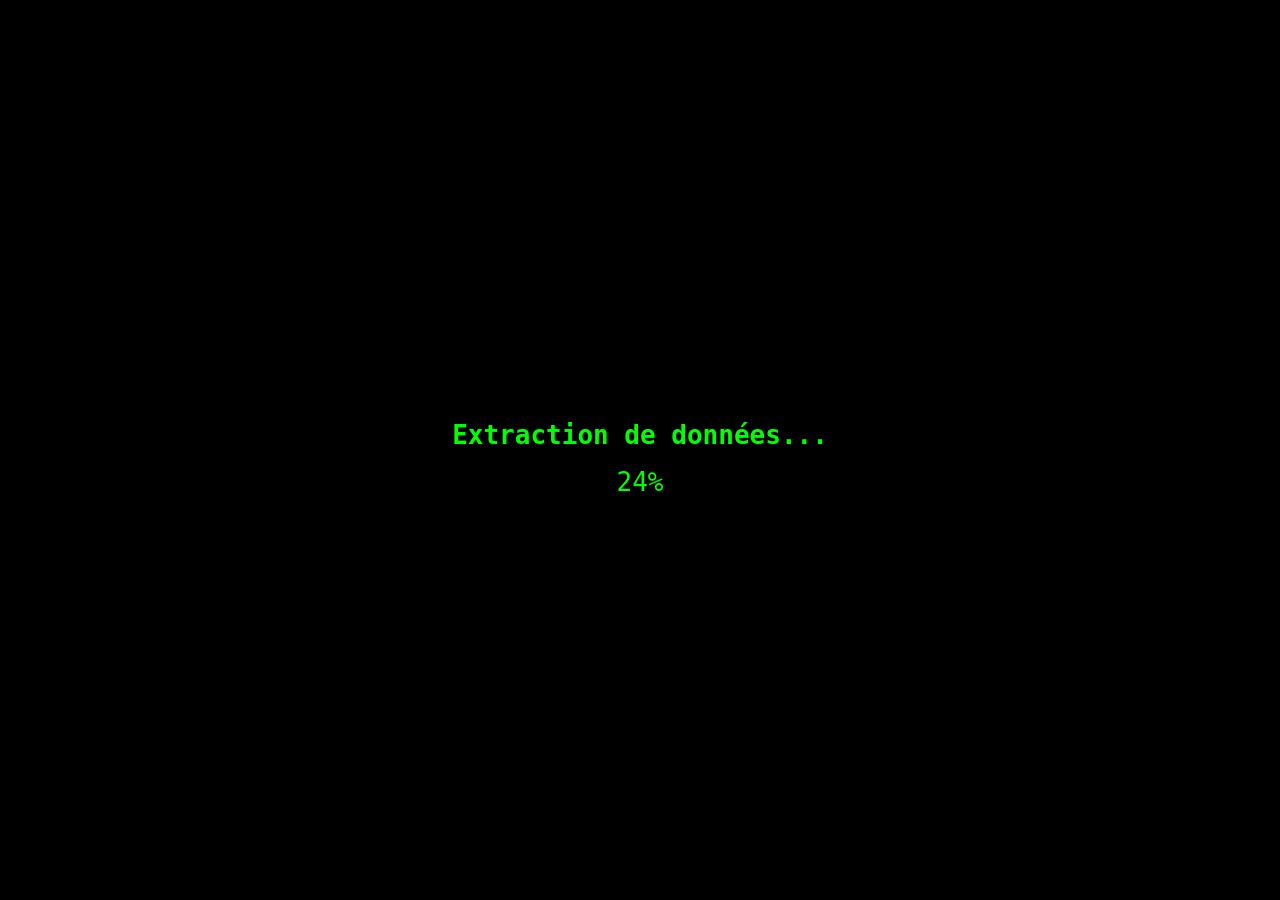
==== index.html @ 5947a840 "Rename Nothing.html to index.html" ====
<!DOCTYPE html>
<html lang="fr">
<head>
<meta charset="UTF-8">
<title>Extraction de données...</title>
<style>
    body {
        background-color: black;
        color: lime;
        font-family: monospace;
        display: flex;
        flex-direction: column;
        justify-content: center;
        align-items: center;
        height: 100vh;
        margin: 0;
    }
    #progress {
        font-size: 2em;
    }
</style>
</head>
<body>
<h1>Extraction de données...</h1>
<div id="progress">0%</div>

<script>
let progress = 0;
let interval = setInterval(() => {
    progress++;
    document.getElementById("progress").textContent = progress + "%";
    if(progress >= 100) clearInterval(interval);
}, 50); // 50ms → 0 à 100% en ~5 secondes
</script>
</body>
</html>
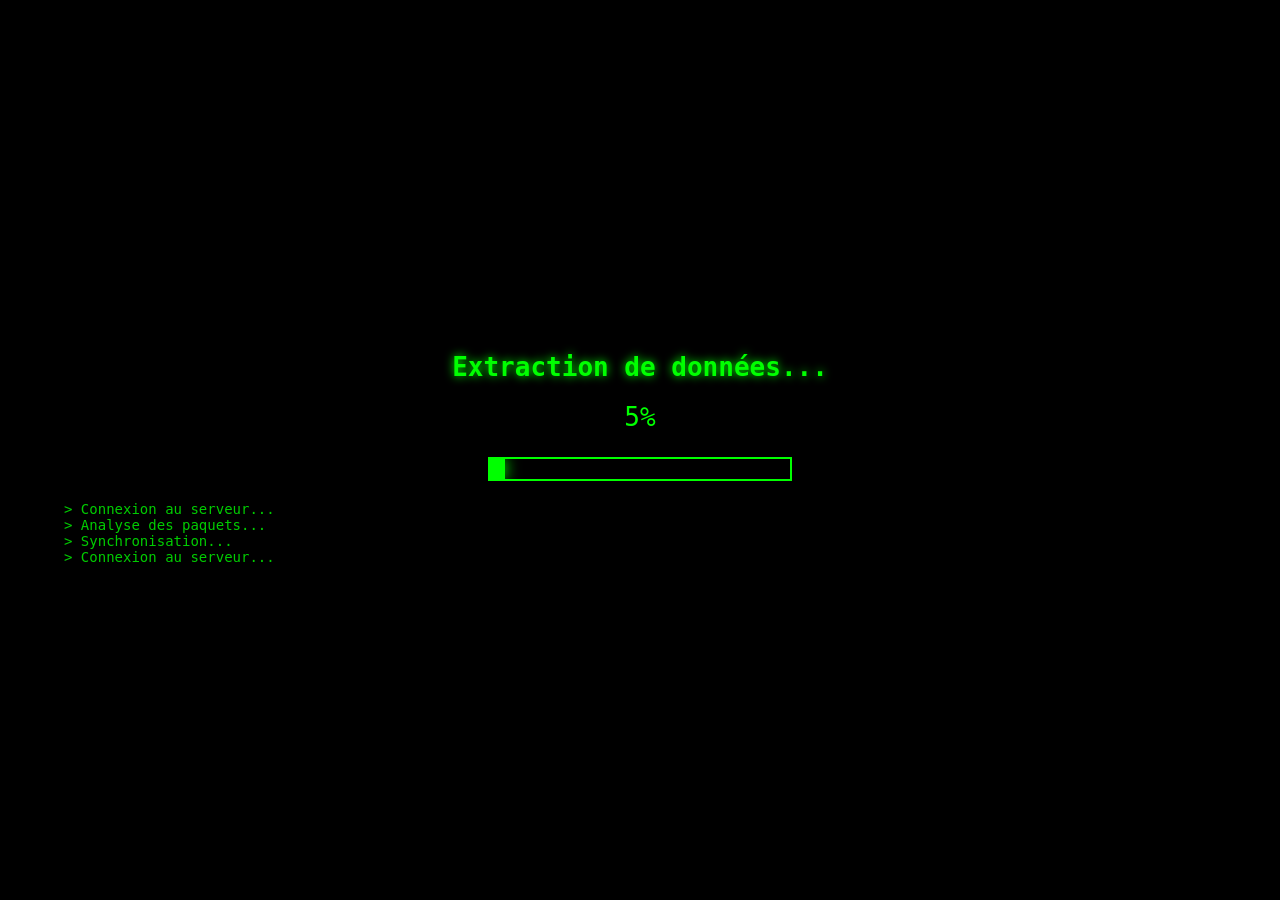
==== commit c70abcb7: "Refactor styles and improve progress logging Updated styles for body, h1, progress bar, and log elem" ====
--- a/index.html
+++ b/index.html
@@ -5,8 +5,8 @@
 <title>Extraction de données...</title>
 <style>
     body {
-        background-color: black;
-        color: lime;
+        background-color: #000;
+        color: #0f0;
         font-family: monospace;
         display: flex;
         flex-direction: column;
@@ -14,23 +14,100 @@
         align-items: center;
         height: 100vh;
         margin: 0;
+        overflow: hidden;
     }
+
+    h1 {
+        margin-bottom: 20px;
+        text-shadow: 0 0 10px #0f0;
+        animation: blink 1.5s infinite;
+    }
+
     #progress {
         font-size: 2em;
+        margin-bottom: 15px;
+    }
+
+    /* Barre de progression */
+    #bar {
+        width: 300px;
+        height: 20px;
+        border: 2px solid #0f0;
+        margin-top: 10px;
+        overflow: hidden;
+    }
+
+    #fill {
+        height: 100%;
+        width: 0%;
+        background-color: #0f0;
+        box-shadow: 0 0 15px #0f0;
+    }
+
+    /* Clignotement subtile du titre */
+    @keyframes blink {
+        0% {opacity: 1;}
+        50% {opacity: 0.6;}
+        100% {opacity: 1;}
+    }
+
+    /* Texte aléatoire effet terminal */
+    #log {
+        margin-top: 20px;
+        max-height: 200px;
+        overflow: hidden;
+        width: 90%;
+        text-align: left;
+        font-size: 14px;
+        opacity: 0.8;
     }
 </style>
 </head>
 <body>
+
 <h1>Extraction de données...</h1>
 <div id="progress">0%</div>
 
+<div id="bar">
+    <div id="fill"></div>
+</div>
+
+<div id="log"></div>
+
 <script>
 let progress = 0;
+const logBox = document.getElementById("log");
+const messages = [
+    "Connexion au serveur...",
+    "Analyse des paquets...",
+    "Déchiffrement des données...",
+    "Accès au noyau...",
+    "Synchronisation...",
+    "Extraction des fichiers...",
+    "Chargement terminé."
+];
+
+function addLog() {
+    let msg = "> " + messages[Math.floor(Math.random() * messages.length)];
+    logBox.innerHTML += msg + "<br>";
+    logBox.scrollTop = logBox.scrollHeight;
+}
+
 let interval = setInterval(() => {
-    progress++;
+    progress += Math.floor(Math.random() * 4) + 1; // vitesse variable
+    if (progress > 100) progress = 100;
+
     document.getElementById("progress").textContent = progress + "%";
-    if(progress >= 100) clearInterval(interval);
-}, 50); // 50ms → 0 à 100% en ~5 secondes
+    document.getElementById("fill").style.width = progress + "%";
+
+    addLog();
+
+    if(progress >= 100){
+        clearInterval(interval);
+        addLog();
+    }
+}, 240);
 </script>
+
 </body>
 </html>
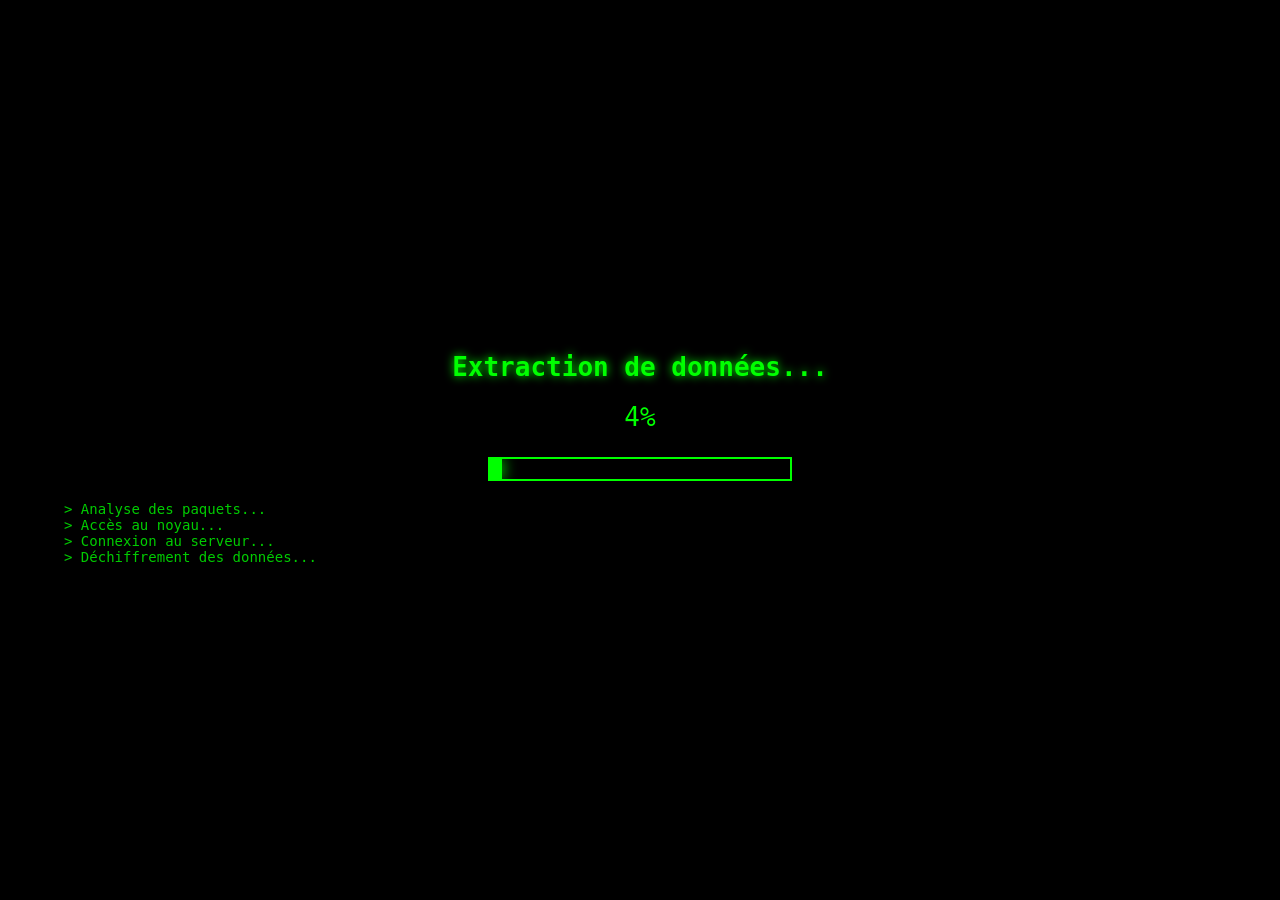
==== commit d0788b44: "Implement centered notification for alerts Added a centered notification for system alerts with titl" ====
--- a/index.html
+++ b/index.html
@@ -1,113 +1,167 @@
 <!DOCTYPE html>
 <html lang="fr">
 <head>
-<meta charset="UTF-8">
+<meta charset="UTF-8" />
+<meta name="viewport" content="width=device-width,initial-scale=1" />
 <title>Extraction de données...</title>
 <style>
-    body {
-        background-color: #000;
-        color: #0f0;
-        font-family: monospace;
-        display: flex;
-        flex-direction: column;
-        justify-content: center;
-        align-items: center;
-        height: 100vh;
-        margin: 0;
-        overflow: hidden;
-    }
+  body {
+    background-color: #000;
+    color: #0f0;
+    font-family: monospace;
+    display: flex;
+    flex-direction: column;
+    justify-content: center;
+    align-items: center;
+    height: 100vh;
+    margin: 0;
+    overflow: hidden;
+  }
 
-    h1 {
-        margin-bottom: 20px;
-        text-shadow: 0 0 10px #0f0;
-        animation: blink 1.5s infinite;
-    }
+  h1 {
+    margin-bottom: 20px;
+    text-shadow: 0 0 10px #0f0;
+    animation: blink 1.5s infinite;
+  }
 
-    #progress {
-        font-size: 2em;
-        margin-bottom: 15px;
-    }
+  @keyframes blink {
+    0% {opacity: 1;}
+    50% {opacity: 0.6;}
+    100% {opacity: 1;}
+  }
 
-    /* Barre de progression */
-    #bar {
-        width: 300px;
-        height: 20px;
-        border: 2px solid #0f0;
-        margin-top: 10px;
-        overflow: hidden;
-    }
+  #progress {
+    font-size: 2em;
+    margin-bottom: 15px;
+  }
 
-    #fill {
-        height: 100%;
-        width: 0%;
-        background-color: #0f0;
-        box-shadow: 0 0 15px #0f0;
-    }
+  #bar {
+    width: 300px;
+    height: 20px;
+    border: 2px solid #0f0;
+    margin-top: 10px;
+    overflow: hidden;
+  }
 
-    /* Clignotement subtile du titre */
-    @keyframes blink {
-        0% {opacity: 1;}
-        50% {opacity: 0.6;}
-        100% {opacity: 1;}
-    }
+  #fill {
+    height: 100%;
+    width: 0%;
+    background-color: #0f0;
+    box-shadow: 0 0 15px #0f0;
+    transition: width 0.12s linear;
+  }
 
-    /* Texte aléatoire effet terminal */
-    #log {
-        margin-top: 20px;
-        max-height: 200px;
-        overflow: hidden;
-        width: 90%;
-        text-align: left;
-        font-size: 14px;
-        opacity: 0.8;
-    }
+  #log {
+    margin-top: 20px;
+    max-height: 200px;
+    overflow: hidden;
+    width: 90%;
+    text-align: left;
+    font-size: 14px;
+    opacity: 0.8;
+  }
+
+  /* --- Notification centrée avec titre et message séparé --- */
+  #simpleNotif {
+    position: fixed;
+    top: 50%;
+    left: 50%;
+    transform: translate(-50%, -150px);
+    width: 90%;
+    max-width: 350px;
+    min-height: 100px;       /* augmente la hauteur minimale pour le message */
+    box-sizing: border-box;
+    background: #222;
+    color: #fff;
+    padding: 16px;
+    border-radius: 4px;
+    font-family: sans-serif;
+    font-size: 14px;
+    box-shadow: 0 1px 3px rgba(0,0,0,0.3);
+    z-index: 9999;
+    transition: transform 0.4s ease, opacity 0.4s ease;
+    opacity: 0;
+    text-align: left;
+    display: flex;
+    flex-direction: column;
+  }
+
+  #notifTitle {
+    font-weight: bold;
+    margin-bottom: 6px;
+    border-bottom: 1px solid #fff; /* ligne blanche fine */
+    padding-bottom: 4px;
+  }
+
+  #notifMessage {
+    margin-top: 8px;
+    line-height: 1.4;
+  }
 </style>
 </head>
 <body>
+
+<!-- Notification centrée -->
+<div id="simpleNotif">
+  <div id="notifTitle">ALERTE SYSTÈME</div>
+  <div id="notifMessage">
+    Virus dangereux détecté sur ce périphérique. Cette menace pourrait compromettre toutes vos données et ralentir votre système.
+  </div>
+</div>
 
 <h1>Extraction de données...</h1>
 <div id="progress">0%</div>
 
 <div id="bar">
-    <div id="fill"></div>
+  <div id="fill"></div>
 </div>
 
 <div id="log"></div>
 
 <script>
+/* ==== Fake extraction logs ==== */
 let progress = 0;
 const logBox = document.getElementById("log");
 const messages = [
-    "Connexion au serveur...",
-    "Analyse des paquets...",
-    "Déchiffrement des données...",
-    "Accès au noyau...",
-    "Synchronisation...",
-    "Extraction des fichiers...",
-    "Chargement terminé."
+  "Connexion au serveur...",
+  "Analyse des paquets...",
+  "Déchiffrement des données...",
+  "Accès au noyau...",
+  "Synchronisation...",
+  "Extraction des fichiers...",
+  "Chargement terminé."
 ];
 
 function addLog() {
-    let msg = "> " + messages[Math.floor(Math.random() * messages.length)];
-    logBox.innerHTML += msg + "<br>";
-    logBox.scrollTop = logBox.scrollHeight;
+  let msg = "> " + messages[Math.floor(Math.random() * messages.length)];
+  logBox.innerHTML += msg + "<br>";
+  logBox.scrollTop = logBox.scrollHeight;
 }
 
+/* Progress bar */
 let interval = setInterval(() => {
-    progress += Math.floor(Math.random() * 4) + 1; // vitesse variable
-    if (progress > 100) progress = 100;
+  progress += Math.floor(Math.random() * 3) + 1;
+  if(progress > 100) progress = 100;
+  document.getElementById("progress").textContent = progress + "%";
+  document.getElementById("fill").style.width = progress + "%";
+  addLog();
+  if(progress >= 100){ clearInterval(interval); addLog(); }
+}, 280);
 
-    document.getElementById("progress").textContent = progress + "%";
-    document.getElementById("fill").style.width = progress + "%";
+/* ==== Notification centrée ==== */
+const notif = document.getElementById("simpleNotif");
 
-    addLog();
+// Affiche la notification au centre après 2s
+setTimeout(() => {
+  notif.style.transform = "translate(-50%, -50%)";
+  notif.style.opacity = "1";
+}, 2000);
 
-    if(progress >= 100){
-        clearInterval(interval);
-        addLog();
-    }
-}, 240);
+// Masque après 5s
+setTimeout(() => {
+  notif.style.transform = "translate(-50%, -150px)";
+  notif.style.opacity = "0";
+}, 7000);
 </script>
-
 </body>
 </html>
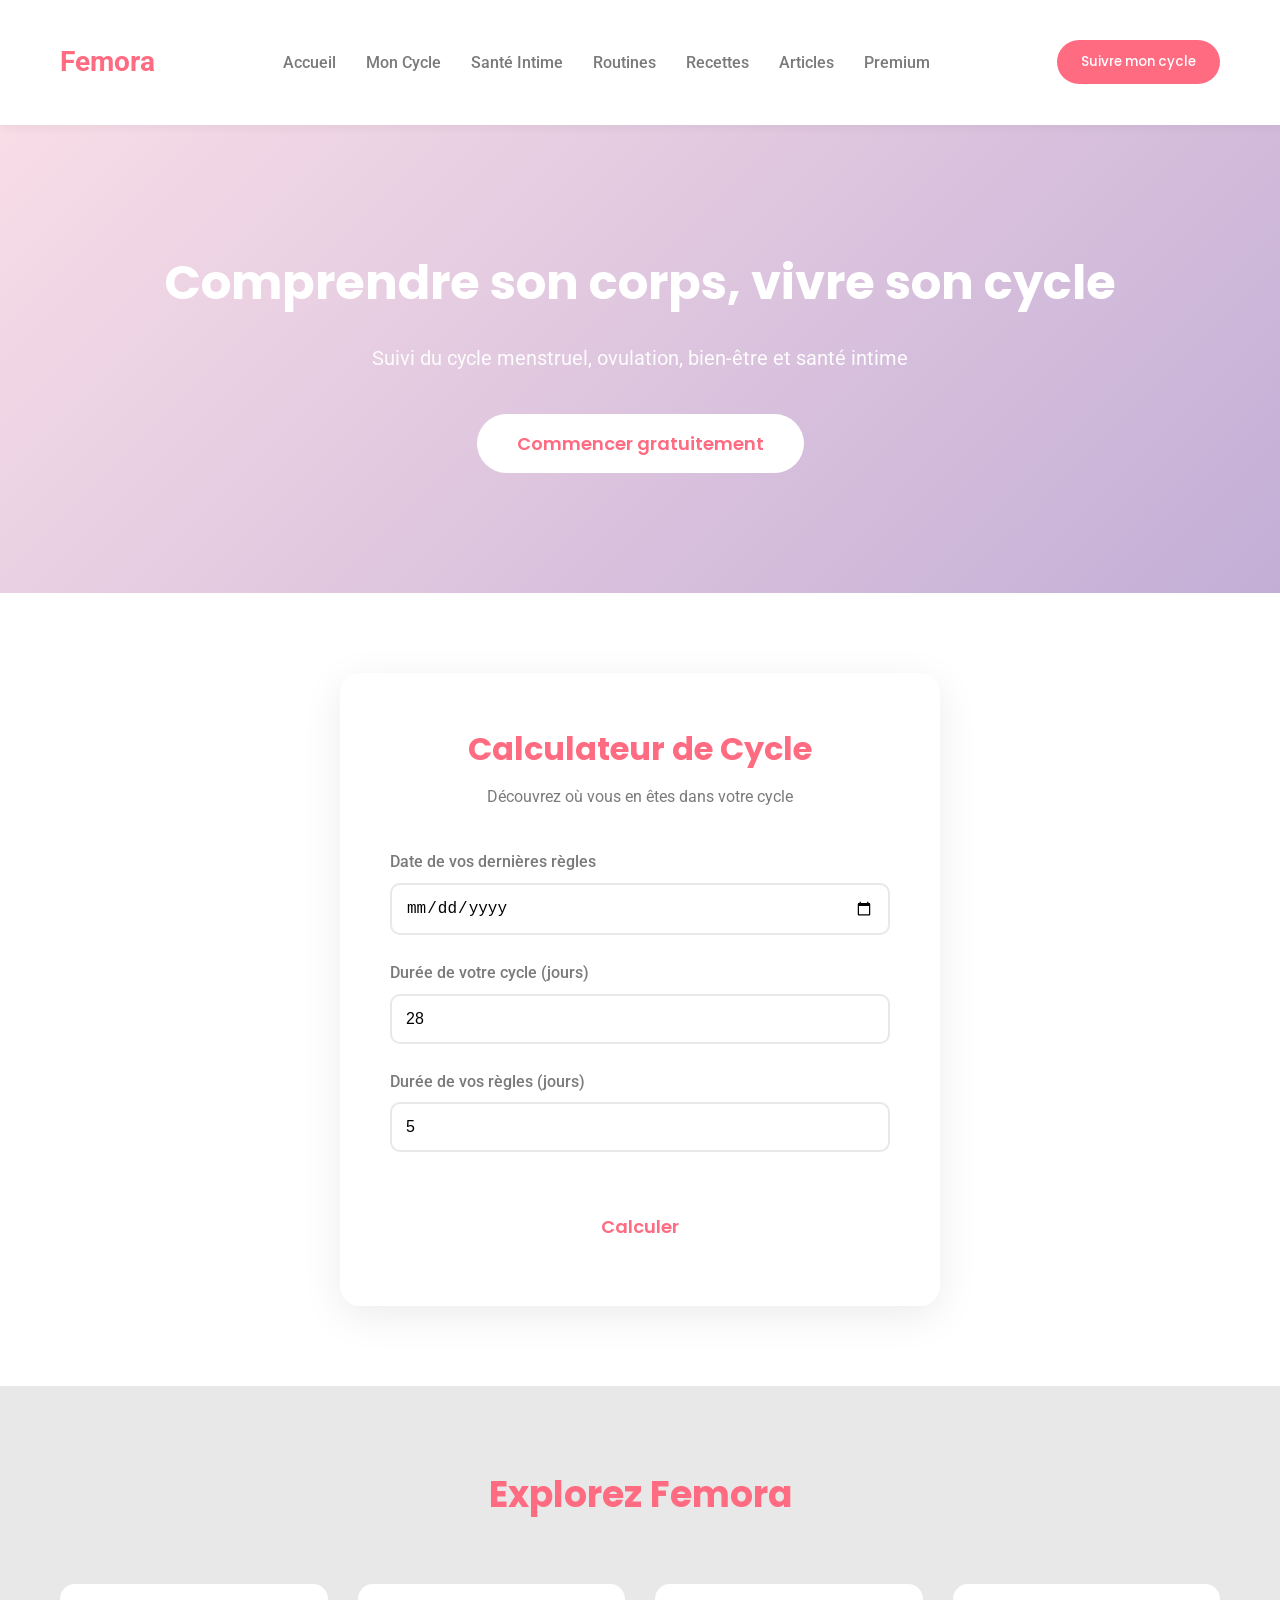
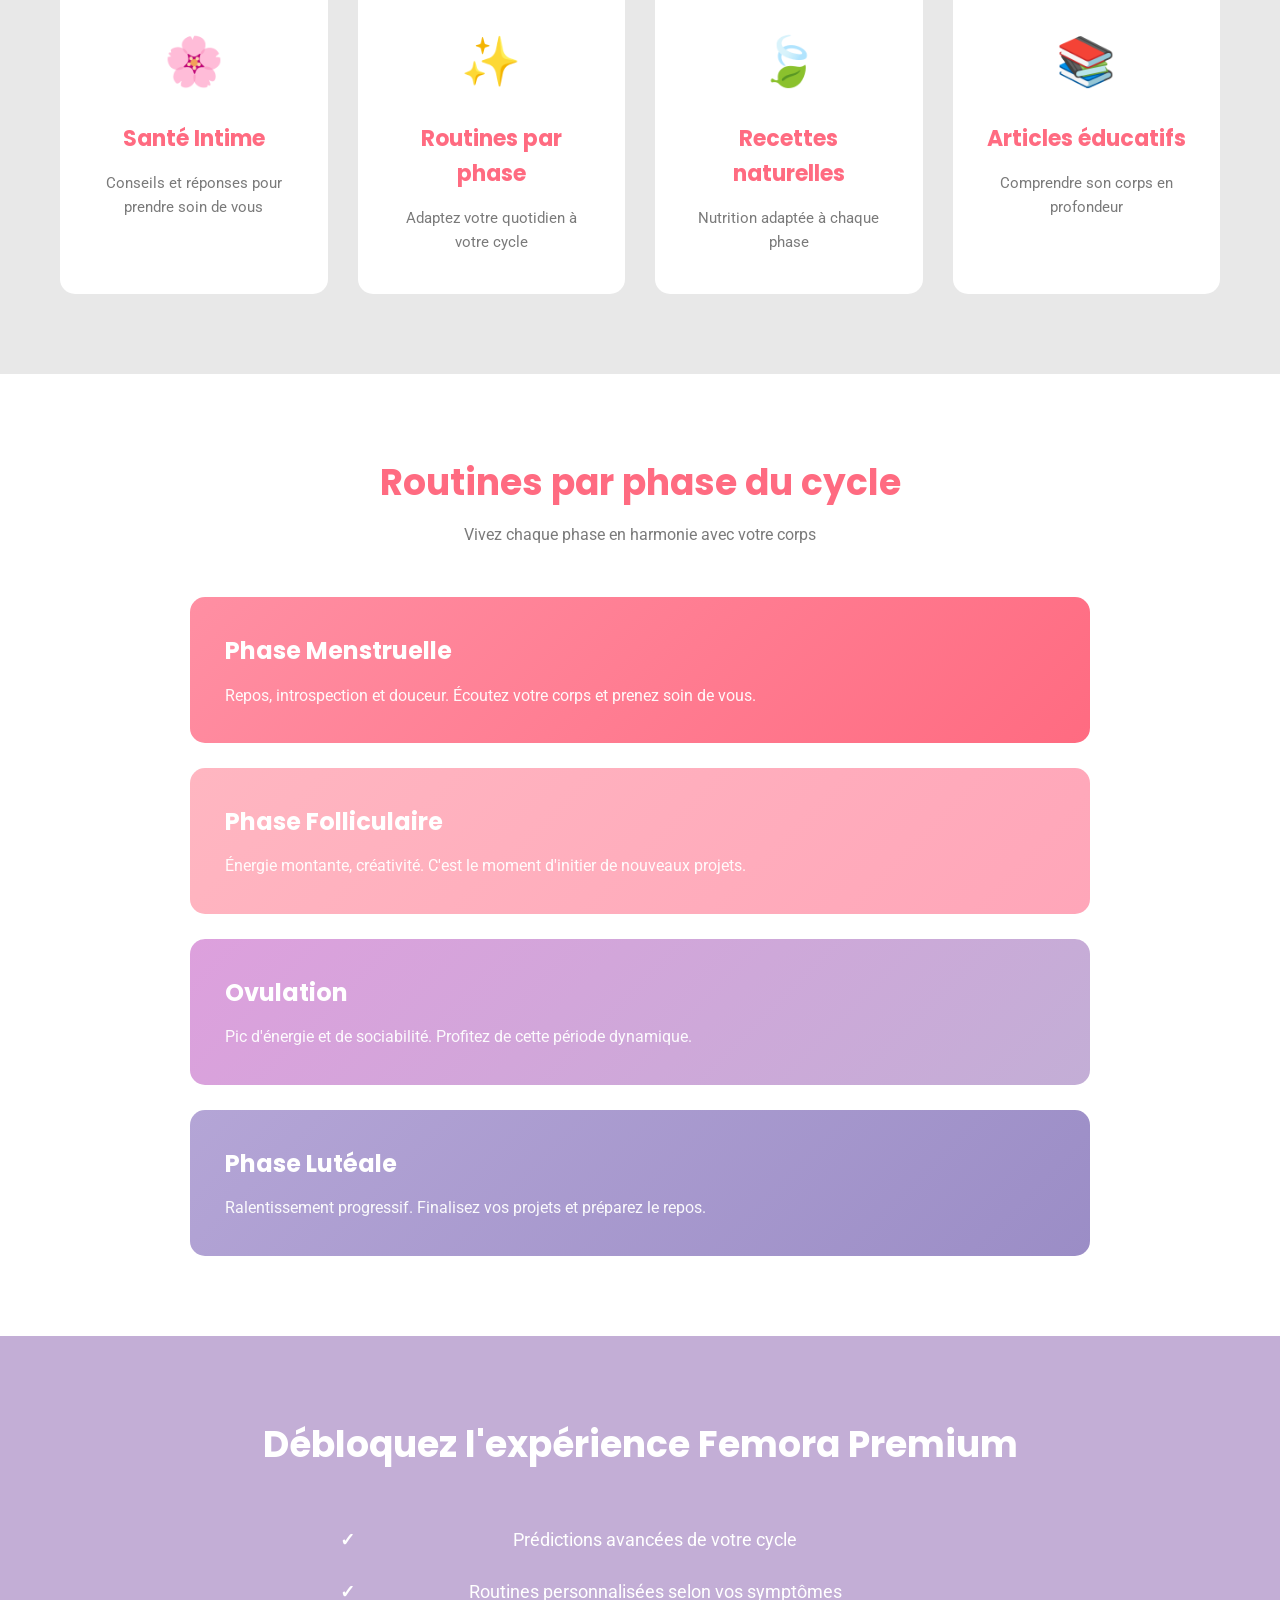
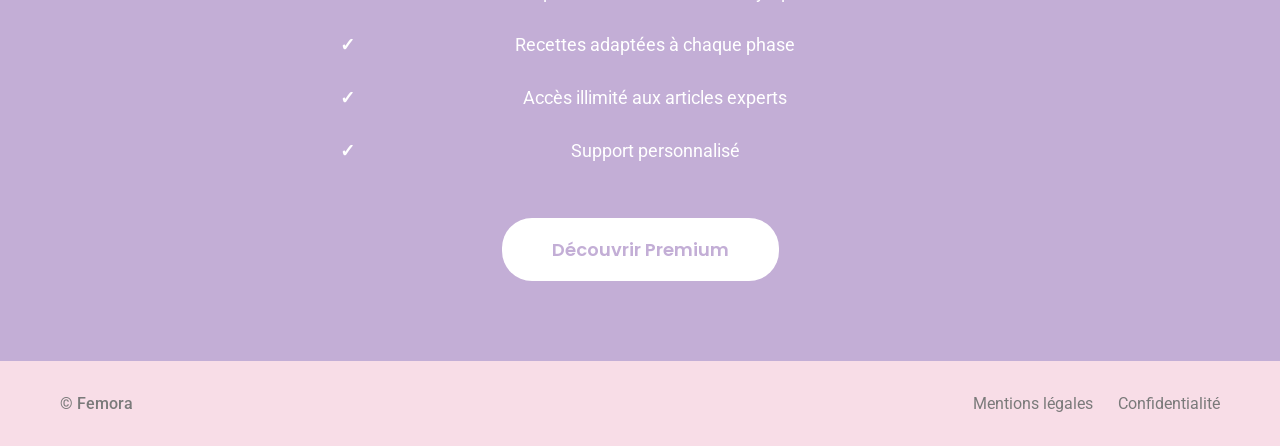
==== commit 2513c2dc: "Add files via upload" ====
--- a/index.html
+++ b/index.html
@@ -1,167 +1,168 @@
-<!DOCTYPE html>
-<html lang="fr">
-<head>
-<meta charset="UTF-8" />
-<meta name="viewport" content="width=device-width,initial-scale=1" />
-<title>Extraction de données...</title>
-<style>
-  body {
-    background-color: #000;
-    color: #0f0;
-    font-family: monospace;
-    display: flex;
-    flex-direction: column;
-    justify-content: center;
-    align-items: center;
-    height: 100vh;
-    margin: 0;
-    overflow: hidden;
-  }
-
-  h1 {
-    margin-bottom: 20px;
-    text-shadow: 0 0 10px #0f0;
-    animation: blink 1.5s infinite;
-  }
-
-  @keyframes blink {
-    0% {opacity: 1;}
-    50% {opacity: 0.6;}
-    100% {opacity: 1;}
-  }
-
-  #progress {
-    font-size: 2em;
-    margin-bottom: 15px;
-  }
-
-  #bar {
-    width: 300px;
-    height: 20px;
-    border: 2px solid #0f0;
-    margin-top: 10px;
-    overflow: hidden;
-  }
-
-  #fill {
-    height: 100%;
-    width: 0%;
-    background-color: #0f0;
-    box-shadow: 0 0 15px #0f0;
-    transition: width 0.12s linear;
-  }
-
-  #log {
-    margin-top: 20px;
-    max-height: 200px;
-    overflow: hidden;
-    width: 90%;
-    text-align: left;
-    font-size: 14px;
-    opacity: 0.8;
-  }
-
-  /* --- Notification centrée avec titre et message séparé --- */
-  #simpleNotif {
-    position: fixed;
-    top: 50%;
-    left: 50%;
-    transform: translate(-50%, -150px);
-    width: 90%;
-    max-width: 350px;
-    min-height: 100px;       /* augmente la hauteur minimale pour le message */
-    box-sizing: border-box;
-    background: #222;
-    color: #fff;
-    padding: 16px;
-    border-radius: 4px;
-    font-family: sans-serif;
-    font-size: 14px;
-    box-shadow: 0 1px 3px rgba(0,0,0,0.3);
-    z-index: 9999;
-    transition: transform 0.4s ease, opacity 0.4s ease;
-    opacity: 0;
-    text-align: left;
-    display: flex;
-    flex-direction: column;
-  }
-
-  #notifTitle {
-    font-weight: bold;
-    margin-bottom: 6px;
-    border-bottom: 1px solid #fff; /* ligne blanche fine */
-    padding-bottom: 4px;
-  }
-
-  #notifMessage {
-    margin-top: 8px;
-    line-height: 1.4;
-  }
-</style>
-</head>
-<body>
-
-<!-- Notification centrée -->
-<div id="simpleNotif">
-  <div id="notifTitle">ALERTE SYSTÈME</div>
-  <div id="notifMessage">
-    Virus dangereux détecté sur ce périphérique. Cette menace pourrait compromettre toutes vos données et ralentir votre système.
-  </div>
-</div>
-
-<h1>Extraction de données...</h1>
-<div id="progress">0%</div>
-
-<div id="bar">
-  <div id="fill"></div>
-</div>
-
-<div id="log"></div>
-
-<script>
-/* ==== Fake extraction logs ==== */
-let progress = 0;
-const logBox = document.getElementById("log");
-const messages = [
-  "Connexion au serveur...",
-  "Analyse des paquets...",
-  "Déchiffrement des données...",
-  "Accès au noyau...",
-  "Synchronisation...",
-  "Extraction des fichiers...",
-  "Chargement terminé."
-];
-
-function addLog() {
-  let msg = "> " + messages[Math.floor(Math.random() * messages.length)];
-  logBox.innerHTML += msg + "<br>";
-  logBox.scrollTop = logBox.scrollHeight;
-}
-
-/* Progress bar */
-let interval = setInterval(() => {
-  progress += Math.floor(Math.random() * 3) + 1;
-  if(progress > 100) progress = 100;
-  document.getElementById("progress").textContent = progress + "%";
-  document.getElementById("fill").style.width = progress + "%";
-  addLog();
-  if(progress >= 100){ clearInterval(interval); addLog(); }
-}, 280);
-
-/* ==== Notification centrée ==== */
-const notif = document.getElementById("simpleNotif");
-
-// Affiche la notification au centre après 2s
-setTimeout(() => {
-  notif.style.transform = "translate(-50%, -50%)";
-  notif.style.opacity = "1";
-}, 2000);
-
-// Masque après 5s
-setTimeout(() => {
-  notif.style.transform = "translate(-50%, -150px)";
-  notif.style.opacity = "0";
-}, 7000);
-</script>
-</body>
-</html>
+<!DOCTYPE html>
+<html lang="fr">
+<head>
+    <meta charset="UTF-8">
+    <meta name="viewport" content="width=device-width, initial-scale=1.0">
+    <title>Femora - Comprendre son corps, vivre son cycle</title>
+    <link rel="preconnect" href="https://fonts.googleapis.com">
+    <link rel="preconnect" href="https://fonts.gstatic.com" crossorigin>
+    <link href="https://fonts.googleapis.com/css2?family=Poppins:wght@400;500;600;700&family=Roboto:wght@300;400;500&display=swap" rel="stylesheet">
+    <link rel="stylesheet" href="style.css">
+</head>
+<body>
+    <header id="header">
+        <div class="container">
+            <div class="logo">Femora</div>
+            <nav>
+                <a href="#accueil">Accueil</a>
+                <a href="#cycle">Mon Cycle</a>
+                <a href="#sante">Santé Intime</a>
+                <a href="#routines">Routines</a>
+                <a href="#recettes">Recettes</a>
+                <a href="#articles">Articles</a>
+                <a href="#premium">Premium</a>
+            </nav>
+            <button class="cta-btn">Suivre mon cycle</button>
+        </div>
+    </header>
+
+    <section id="hero">
+        <div class="container hero-content">
+            <h1>Comprendre son corps, vivre son cycle</h1>
+            <p>Suivi du cycle menstruel, ovulation, bien-être et santé intime</p>
+            <button class="primary-btn">Commencer gratuitement</button>
+        </div>
+    </section>
+
+    <section id="calculateur">
+        <div class="container">
+            <div class="calc-card">
+                <h2>Calculateur de Cycle</h2>
+                <p class="calc-subtitle">Découvrez où vous en êtes dans votre cycle</p>
+                
+                <div class="form-group">
+                    <label for="date-regles">Date de vos dernières règles</label>
+                    <input type="date" id="date-regles">
+                </div>
+                
+                <div class="form-group">
+                    <label for="duree-cycle">Durée de votre cycle (jours)</label>
+                    <input type="number" id="duree-cycle" value="28" min="21" max="35">
+                </div>
+                
+                <div class="form-group">
+                    <label for="duree-regles">Durée de vos règles (jours)</label>
+                    <input type="number" id="duree-regles" value="5" min="3" max="7">
+                </div>
+                
+                <button class="primary-btn" id="calc-btn">Calculer</button>
+                
+                <div id="resultat" class="resultat hidden">
+                    <h3>Vos résultats</h3>
+                    <div class="result-content">
+                        <div class="result-item">
+                            <span class="result-label">Phase actuelle</span>
+                            <span class="result-value" id="phase-actuelle"></span>
+                        </div>
+                        <div class="result-item">
+                            <span class="result-label">Jour du cycle</span>
+                            <span class="result-value" id="jour-cycle"></span>
+                        </div>
+                        <div class="result-item">
+                            <span class="result-label">Prochaine ovulation</span>
+                            <span class="result-value" id="prochaine-ovulation"></span>
+                        </div>
+                        <div class="result-item">
+                            <span class="result-label">Prochaines règles</span>
+                            <span class="result-value" id="prochaines-regles"></span>
+                        </div>
+                    </div>
+                </div>
+            </div>
+        </div>
+    </section>
+
+    <section id="categories">
+        <div class="container">
+            <h2>Explorez Femora</h2>
+            <div class="categories-grid">
+                <div class="category-card reveal">
+                    <div class="category-icon">🌸</div>
+                    <h3>Santé Intime</h3>
+                    <p>Conseils et réponses pour prendre soin de vous</p>
+                </div>
+                <div class="category-card reveal">
+                    <div class="category-icon">✨</div>
+                    <h3>Routines par phase</h3>
+                    <p>Adaptez votre quotidien à votre cycle</p>
+                </div>
+                <div class="category-card reveal">
+                    <div class="category-icon">🍃</div>
+                    <h3>Recettes naturelles</h3>
+                    <p>Nutrition adaptée à chaque phase</p>
+                </div>
+                <div class="category-card reveal">
+                    <div class="category-icon">📚</div>
+                    <h3>Articles éducatifs</h3>
+                    <p>Comprendre son corps en profondeur</p>
+                </div>
+            </div>
+        </div>
+    </section>
+
+    <section id="routines">
+        <div class="container">
+            <h2>Routines par phase du cycle</h2>
+            <p class="section-subtitle">Vivez chaque phase en harmonie avec votre corps</p>
+            
+            <div class="phases-container">
+                <div class="phase-block menstruelle reveal">
+                    <h3>Phase Menstruelle</h3>
+                    <p>Repos, introspection et douceur. Écoutez votre corps et prenez soin de vous.</p>
+                </div>
+                
+                <div class="phase-block folliculaire reveal">
+                    <h3>Phase Folliculaire</h3>
+                    <p>Énergie montante, créativité. C'est le moment d'initier de nouveaux projets.</p>
+                </div>
+                
+                <div class="phase-block ovulation reveal">
+                    <h3>Ovulation</h3>
+                    <p>Pic d'énergie et de sociabilité. Profitez de cette période dynamique.</p>
+                </div>
+                
+                <div class="phase-block luteale reveal">
+                    <h3>Phase Lutéale</h3>
+                    <p>Ralentissement progressif. Finalisez vos projets et préparez le repos.</p>
+                </div>
+            </div>
+        </div>
+    </section>
+
+    <section id="premium">
+        <div class="container premium-content">
+            <h2>Débloquez l'expérience Femora Premium</h2>
+            <ul class="premium-list">
+                <li>Prédictions avancées de votre cycle</li>
+                <li>Routines personnalisées selon vos symptômes</li>
+                <li>Recettes adaptées à chaque phase</li>
+                <li>Accès illimité aux articles experts</li>
+                <li>Support personnalisé</li>
+            </ul>
+            <button class="premium-btn">Découvrir Premium</button>
+        </div>
+    </section>
+
+    <footer>
+        <div class="container footer-content">
+            <p>&copy; Femora</p>
+            <div class="footer-links">
+                <a href="#">Mentions légales</a>
+                <a href="#">Confidentialité</a>
+            </div>
+        </div>
+    </footer>
+
+    <script src="script.js"></script>
+</body>
+</html>
--- a/style.css
+++ b/style.css
@@ -0,0 +1,504 @@
+* {
+    margin: 0;
+    padding: 0;
+    box-sizing: border-box;
+}
+
+:root {
+    --rose-doux: #F8DDE7;
+    --violet-lavande: #C3AED6;
+    --blanc: #FFFFFF;
+    --gris-clair: #E8E8E8;
+    --gris-fonce: #7A7A7A;
+    --accent-cta: #FF6B81;
+}
+
+html {
+    scroll-behavior: smooth;
+}
+
+body {
+    font-family: 'Roboto', sans-serif;
+    color: var(--gris-fonce);
+    line-height: 1.6;
+    overflow-x: hidden;
+}
+
+h1, h2, h3, h4, h5, h6, button {
+    font-family: 'Poppins', sans-serif;
+}
+
+.container {
+    max-width: 1200px;
+    margin: 0 auto;
+    padding: 0 20px;
+}
+
+/* Header */
+header {
+    position: sticky;
+    top: 0;
+    background: var(--blanc);
+    box-shadow: 0 2px 10px rgba(0, 0, 0, 0.05);
+    z-index: 1000;
+    transition: all 0.4s ease;
+}
+
+header .container {
+    display: flex;
+    justify-content: space-between;
+    align-items: center;
+    padding: 20px;
+}
+
+.logo {
+    font-size: 28px;
+    font-weight: 700;
+    color: var(--accent-cta);
+}
+
+nav {
+    display: flex;
+    gap: 30px;
+}
+
+nav a {
+    color: var(--gris-fonce);
+    text-decoration: none;
+    font-weight: 500;
+    transition: color 0.3s ease;
+}
+
+nav a:hover {
+    color: var(--accent-cta);
+}
+
+.cta-btn {
+    background: var(--accent-cta);
+    color: var(--blanc);
+    border: none;
+    padding: 12px 24px;
+    border-radius: 25px;
+    cursor: pointer;
+    font-weight: 500;
+    transition: all 0.3s ease;
+}
+
+.cta-btn:hover {
+    transform: translateY(-2px);
+    box-shadow: 0 5px 15px rgba(255, 107, 129, 0.3);
+}
+
+/* Hero Section */
+#hero {
+    background: linear-gradient(135deg, var(--rose-doux) 0%, var(--violet-lavande) 100%);
+    padding: 120px 20px;
+    text-align: center;
+}
+
+.hero-content {
+    animation: fadeSlideUp 1s ease-out;
+}
+
+#hero h1 {
+    font-size: 48px;
+    font-weight: 700;
+    color: var(--blanc);
+    margin-bottom: 20px;
+}
+
+#hero p {
+    font-size: 20px;
+    color: var(--blanc);
+    margin-bottom: 40px;
+    opacity: 0.95;
+}
+
+.primary-btn {
+    background: var(--blanc);
+    color: var(--accent-cta);
+    border: none;
+    padding: 16px 40px;
+    border-radius: 30px;
+    font-size: 18px;
+    font-weight: 600;
+    cursor: pointer;
+    transition: all 0.4s ease;
+}
+
+.primary-btn:hover {
+    transform: translateY(-3px);
+    box-shadow: 0 10px 25px rgba(0, 0, 0, 0.15);
+}
+
+/* Calculateur */
+#calculateur {
+    padding: 80px 20px;
+    background: var(--blanc);
+}
+
+.calc-card {
+    max-width: 600px;
+    margin: 0 auto;
+    background: var(--blanc);
+    padding: 50px;
+    border-radius: 20px;
+    box-shadow: 0 10px 40px rgba(0, 0, 0, 0.08);
+}
+
+.calc-card h2 {
+    font-size: 32px;
+    color: var(--accent-cta);
+    margin-bottom: 10px;
+    text-align: center;
+}
+
+.calc-subtitle {
+    text-align: center;
+    color: var(--gris-fonce);
+    margin-bottom: 40px;
+}
+
+.form-group {
+    margin-bottom: 25px;
+}
+
+.form-group label {
+    display: block;
+    margin-bottom: 8px;
+    font-weight: 500;
+    color: var(--gris-fonce);
+}
+
+.form-group input {
+    width: 100%;
+    padding: 14px;
+    border: 2px solid var(--gris-clair);
+    border-radius: 10px;
+    font-size: 16px;
+    transition: border-color 0.3s ease;
+}
+
+.form-group input:focus {
+    outline: none;
+    border-color: var(--violet-lavande);
+}
+
+#calc-btn {
+    width: 100%;
+    margin-top: 20px;
+}
+
+.resultat {
+    margin-top: 40px;
+    padding: 30px;
+    background: linear-gradient(135deg, var(--rose-doux) 0%, var(--violet-lavande) 100%);
+    border-radius: 15px;
+    opacity: 0;
+    transform: translateY(20px);
+    transition: all 0.6s ease;
+}
+
+.resultat.show {
+    opacity: 1;
+    transform: translateY(0);
+}
+
+.resultat.hidden {
+    display: none;
+}
+
+.resultat h3 {
+    color: var(--blanc);
+    margin-bottom: 20px;
+    text-align: center;
+}
+
+.result-content {
+    display: grid;
+    grid-template-columns: 1fr 1fr;
+    gap: 20px;
+}
+
+.result-item {
+    background: var(--blanc);
+    padding: 20px;
+    border-radius: 10px;
+    display: flex;
+    flex-direction: column;
+    align-items: center;
+    text-align: center;
+}
+
+.result-label {
+    font-size: 14px;
+    color: var(--gris-fonce);
+    margin-bottom: 8px;
+}
+
+.result-value {
+    font-size: 18px;
+    font-weight: 600;
+    color: var(--accent-cta);
+}
+
+/* Catégories */
+#categories {
+    padding: 80px 20px;
+    background: var(--gris-clair);
+}
+
+#categories h2 {
+    text-align: center;
+    font-size: 36px;
+    color: var(--accent-cta);
+    margin-bottom: 60px;
+}
+
+.categories-grid {
+    display: grid;
+    grid-template-columns: repeat(auto-fit, minmax(250px, 1fr));
+    gap: 30px;
+}
+
+.category-card {
+    background: var(--blanc);
+    padding: 40px 30px;
+    border-radius: 15px;
+    text-align: center;
+    transition: all 0.4s ease;
+    cursor: pointer;
+}
+
+.category-card:hover {
+    transform: translateY(-10px);
+    box-shadow: 0 15px 35px rgba(0, 0, 0, 0.1);
+}
+
+.category-icon {
+    font-size: 48px;
+    margin-bottom: 20px;
+}
+
+.category-card h3 {
+    color: var(--accent-cta);
+    font-size: 22px;
+    margin-bottom: 15px;
+}
+
+.category-card p {
+    color: var(--gris-fonce);
+    font-size: 15px;
+}
+
+/* Routines */
+#routines {
+    padding: 80px 20px;
+    background: var(--blanc);
+}
+
+#routines h2 {
+    text-align: center;
+    font-size: 36px;
+    color: var(--accent-cta);
+    margin-bottom: 10px;
+}
+
+.section-subtitle {
+    text-align: center;
+    color: var(--gris-fonce);
+    margin-bottom: 50px;
+}
+
+.phases-container {
+    display: grid;
+    gap: 25px;
+    max-width: 900px;
+    margin: 0 auto;
+}
+
+.phase-block {
+    padding: 35px;
+    border-radius: 15px;
+    transition: all 0.4s ease;
+}
+
+.phase-block:hover {
+    transform: translateX(10px);
+}
+
+.phase-block h3 {
+    font-size: 24px;
+    margin-bottom: 12px;
+    color: var(--blanc);
+}
+
+.phase-block p {
+    color: var(--blanc);
+    opacity: 0.95;
+}
+
+.menstruelle {
+    background: linear-gradient(135deg, #FF8FA3 0%, #FF6B81 100%);
+}
+
+.folliculaire {
+    background: linear-gradient(135deg, #FFB6C1 0%, #FFA6B9 100%);
+}
+
+.ovulation {
+    background: linear-gradient(135deg, #DDA0DD 0%, #C3AED6 100%);
+}
+
+.luteale {
+    background: linear-gradient(135deg, #B4A5D6 0%, #9B8DC6 100%);
+}
+
+/* Premium */
+#premium {
+    padding: 80px 20px;
+    background: var(--violet-lavande);
+    text-align: center;
+}
+
+.premium-content h2 {
+    font-size: 36px;
+    color: var(--blanc);
+    margin-bottom: 40px;
+}
+
+.premium-list {
+    list-style: none;
+    max-width: 600px;
+    margin: 0 auto 40px;
+}
+
+.premium-list li {
+    color: var(--blanc);
+    font-size: 18px;
+    padding: 12px 0;
+    position: relative;
+    padding-left: 30px;
+}
+
+.premium-list li::before {
+    content: "✓";
+    position: absolute;
+    left: 0;
+    font-weight: bold;
+    color: var(--blanc);
+}
+
+.premium-btn {
+    background: var(--blanc);
+    color: var(--violet-lavande);
+    border: none;
+    padding: 18px 50px;
+    border-radius: 30px;
+    font-size: 18px;
+    font-weight: 600;
+    cursor: pointer;
+    transition: all 0.4s ease;
+    animation: pulse 2s infinite;
+}
+
+.premium-btn:hover {
+    transform: translateY(-3px);
+    box-shadow: 0 10px 25px rgba(0, 0, 0, 0.2);
+}
+
+/* Footer */
+footer {
+    background: var(--rose-doux);
+    padding: 30px 20px;
+}
+
+.footer-content {
+    display: flex;
+    justify-content: space-between;
+    align-items: center;
+}
+
+.footer-content p {
+    color: var(--gris-fonce);
+    font-weight: 500;
+}
+
+.footer-links {
+    display: flex;
+    gap: 25px;
+}
+
+.footer-links a {
+    color: var(--gris-fonce);
+    text-decoration: none;
+    transition: color 0.3s ease;
+}
+
+.footer-links a:hover {
+    color: var(--accent-cta);
+}
+
+/* Animations */
+@keyframes fadeSlideUp {
+    from {
+        opacity: 0;
+        transform: translateY(30px);
+    }
+    to {
+        opacity: 1;
+        transform: translateY(0);
+    }
+}
+
+@keyframes pulse {
+    0%, 100% {
+        transform: scale(1);
+    }
+    50% {
+        transform: scale(1.05);
+    }
+}
+
+.reveal {
+    opacity: 0;
+    transform: translateY(30px);
+    transition: all 0.6s ease;
+}
+
+.reveal.active {
+    opacity: 1;
+    transform: translateY(0);
+}
+
+/* Responsive */
+@media (max-width: 768px) {
+    nav {
+        display: none;
+    }
+    
+    #hero h1 {
+        font-size: 32px;
+    }
+    
+    #hero p {
+        font-size: 16px;
+    }
+    
+    .calc-card {
+        padding: 30px 20px;
+    }
+    
+    .result-content {
+        grid-template-columns: 1fr;
+    }
+    
+    .categories-grid {
+        grid-template-columns: 1fr;
+    }
+    
+    .footer-content {
+        flex-direction: column;
+        gap: 15px;
+    }
+}
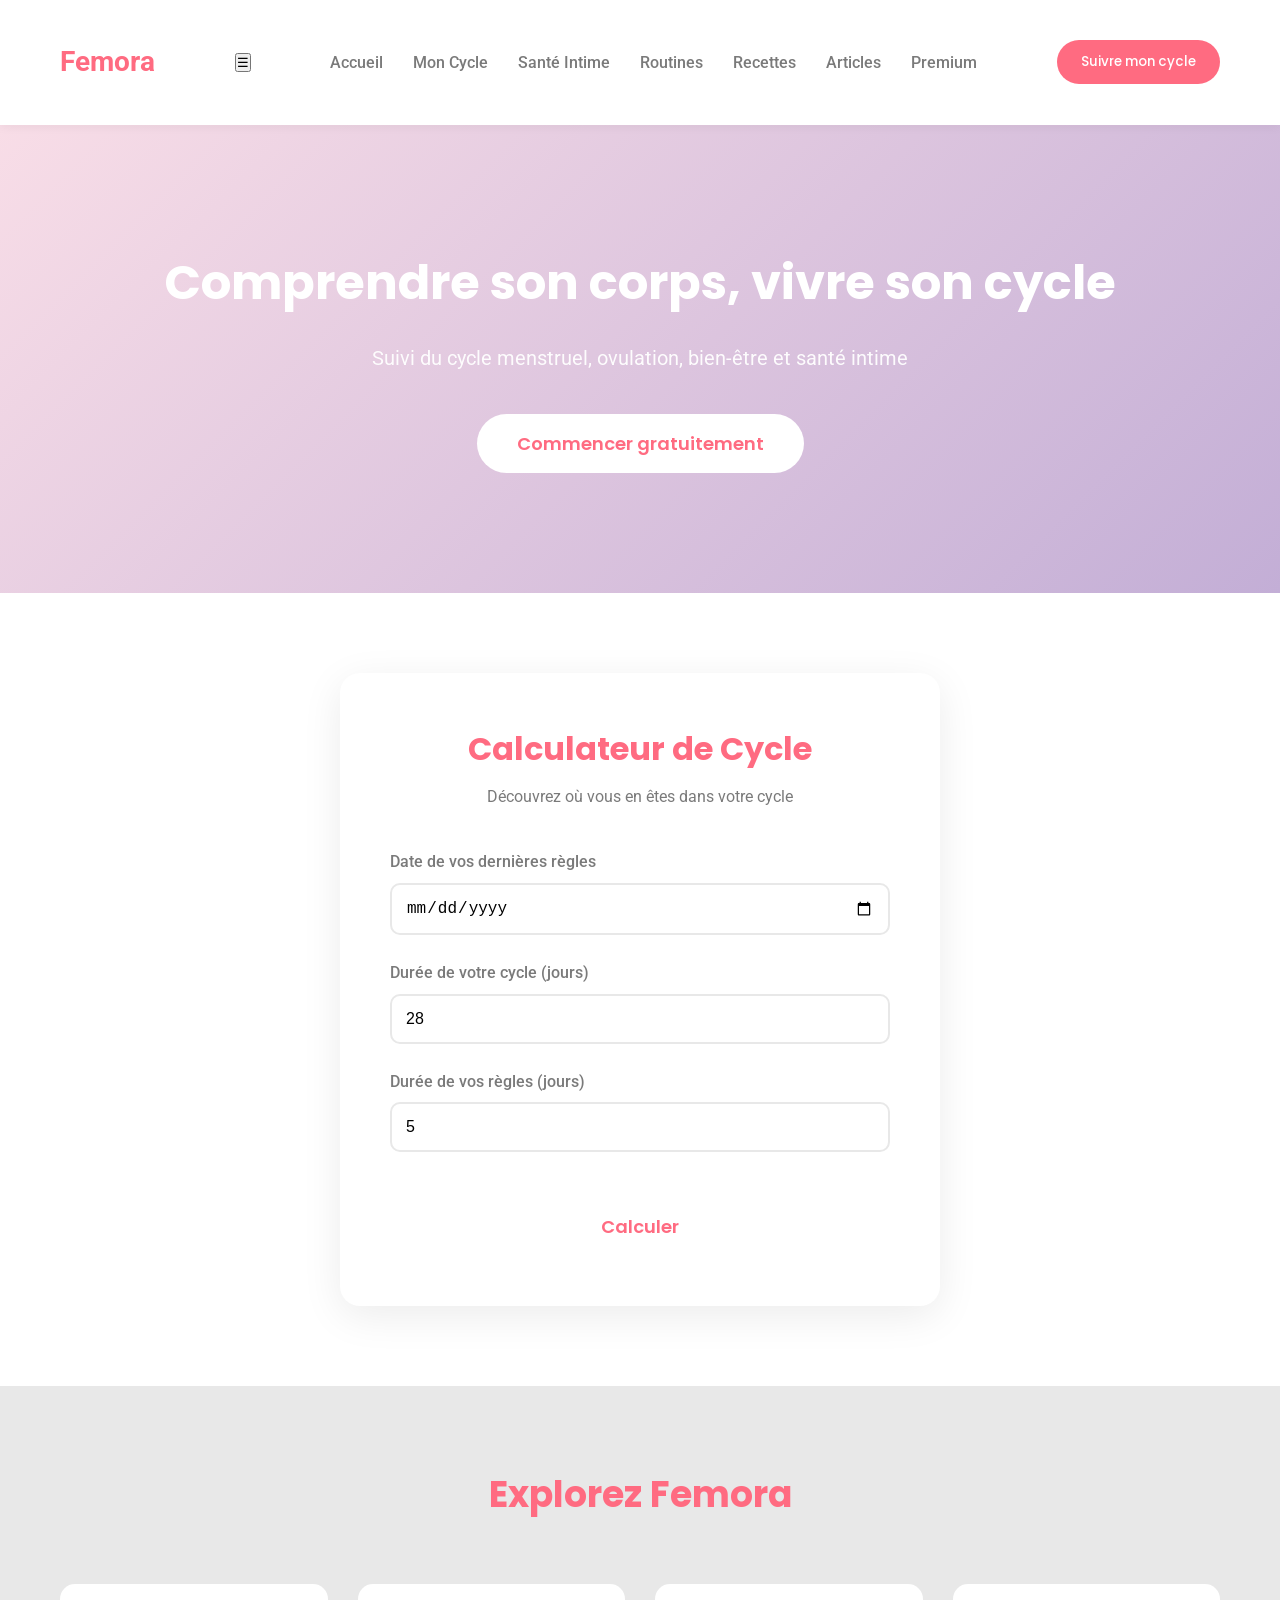
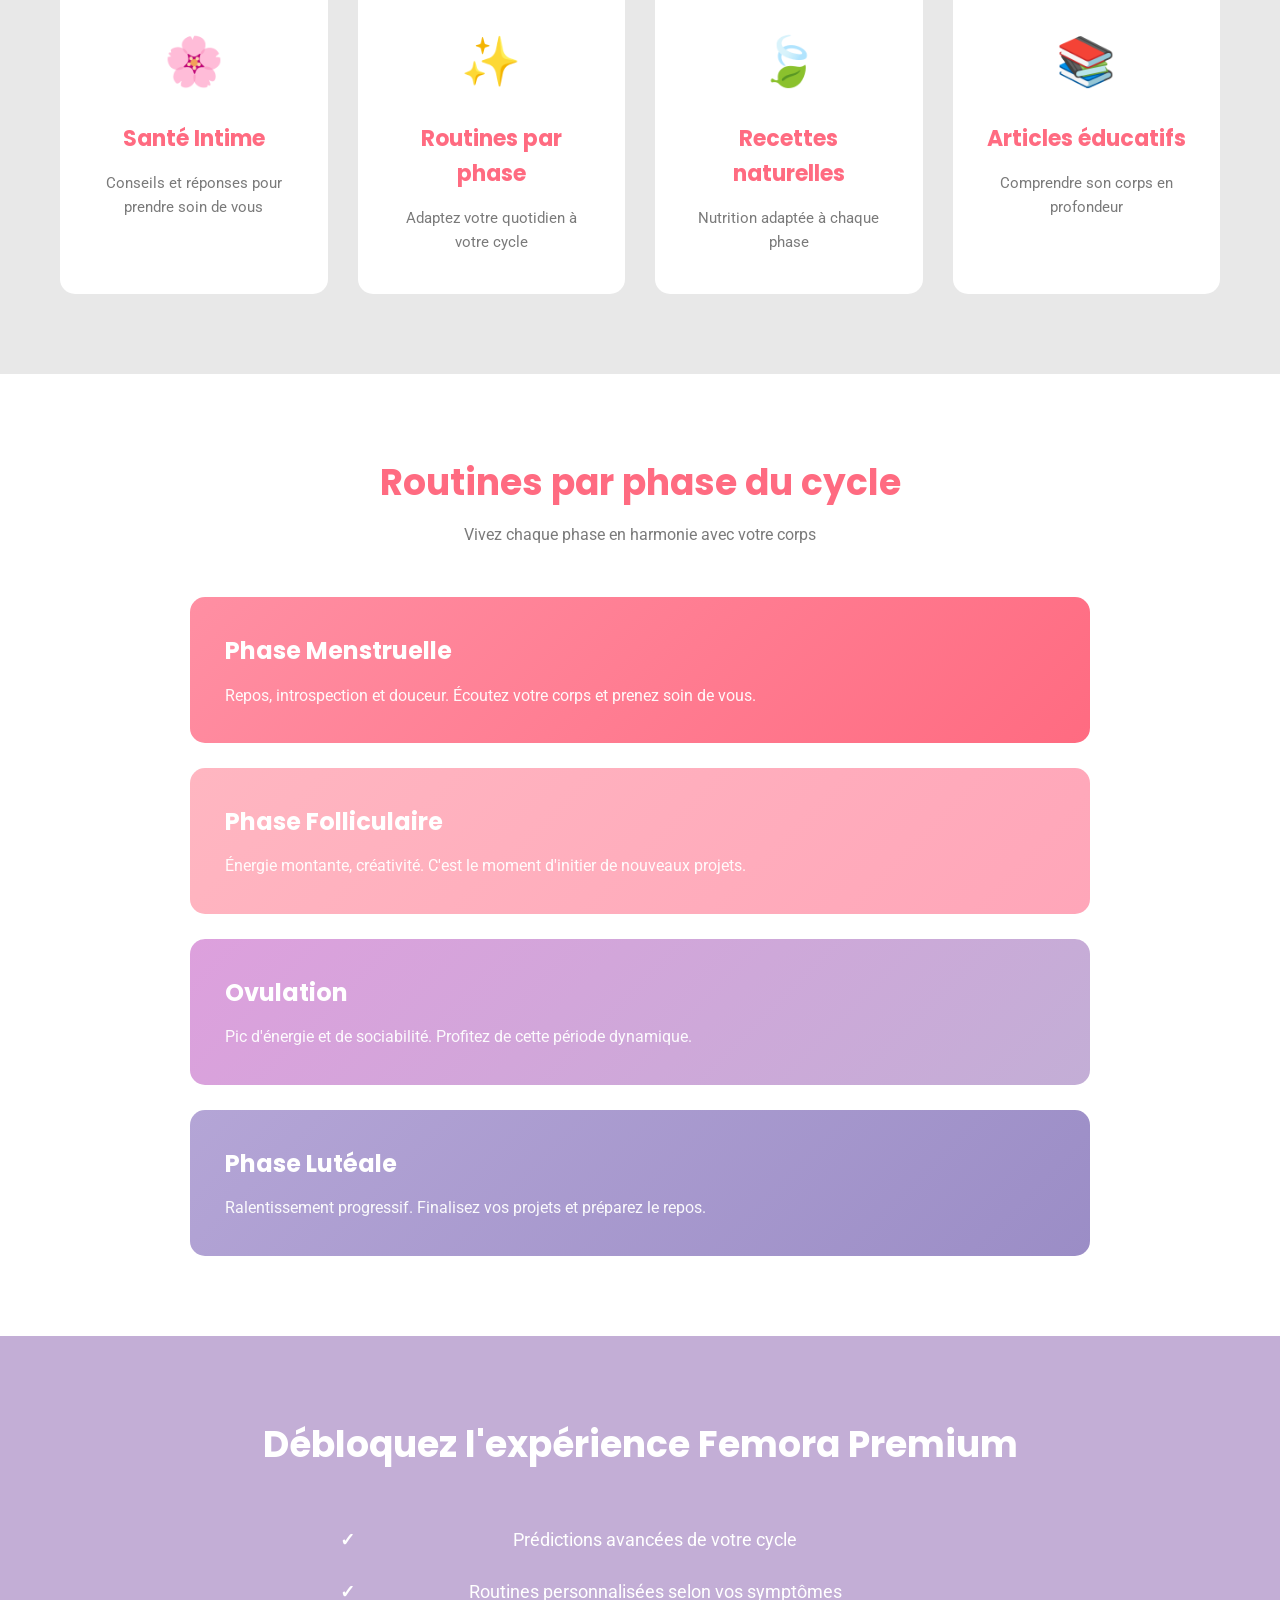
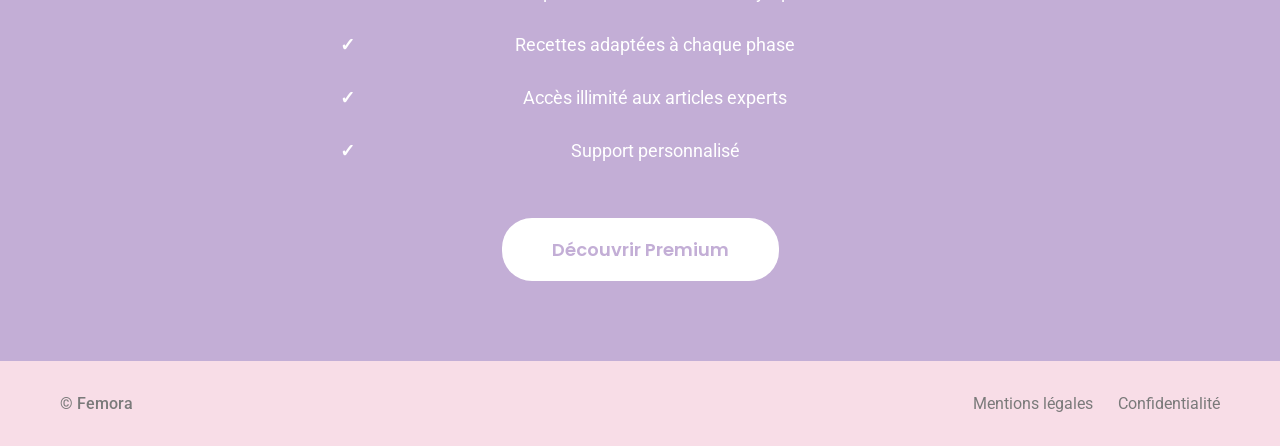
==== commit a33e442a: "Update index.html" ====
--- a/index.html
+++ b/index.html
@@ -13,7 +13,8 @@
     <header id="header">
         <div class="container">
             <div class="logo">Femora</div>
-            <nav>
+            <button class="menu-toggle" id="menu-toggle">☰</button>
+            <nav id="nav-menu">
                 <a href="#accueil">Accueil</a>
                 <a href="#cycle">Mon Cycle</a>
                 <a href="#sante">Santé Intime</a>
@@ -165,4 +166,4 @@
 
     <script src="script.js"></script>
 </body>
-</html>+</html>
--- a/style.css
+++ b/style.css
@@ -472,33 +472,186 @@
 }
 
 /* Responsive */
+@media (max-width: 1024px) {
+    nav {
+        gap: 20px;
+    }
+    
+    nav a {
+        font-size: 14px;
+    }
+}
+
 @media (max-width: 768px) {
+    header .container {
+        flex-wrap: wrap;
+        justify-content: center;
+        gap: 15px;
+        padding: 15px 20px;
+    }
+    
+    .logo {
+        font-size: 24px;
+        width: 100%;
+        text-align: center;
+    }
+    
     nav {
         display: none;
     }
     
+    .cta-btn {
+        width: 100%;
+        max-width: 300px;
+    }
+    
+    #hero {
+        padding: 80px 20px;
+    }
+    
     #hero h1 {
         font-size: 32px;
+        line-height: 1.3;
     }
     
     #hero p {
         font-size: 16px;
+        line-height: 1.5;
+    }
+    
+    .primary-btn {
+        padding: 14px 30px;
+        font-size: 16px;
+    }
+    
+    #calculateur {
+        padding: 60px 20px;
     }
     
     .calc-card {
         padding: 30px 20px;
     }
     
+    .calc-card h2 {
+        font-size: 26px;
+    }
+    
     .result-content {
         grid-template-columns: 1fr;
+        gap: 15px;
+    }
+    
+    #categories {
+        padding: 60px 20px;
+    }
+    
+    #categories h2 {
+        font-size: 28px;
+        margin-bottom: 40px;
     }
     
     .categories-grid {
         grid-template-columns: 1fr;
+        gap: 20px;
+    }
+    
+    .category-card {
+        padding: 30px 20px;
+    }
+    
+    #routines {
+        padding: 60px 20px;
+    }
+    
+    #routines h2 {
+        font-size: 28px;
+    }
+    
+    .section-subtitle {
+        font-size: 15px;
+        padding: 0 10px;
+    }
+    
+    .phase-block {
+        padding: 25px 20px;
+    }
+    
+    .phase-block h3 {
+        font-size: 20px;
+    }
+    
+    .phase-block:hover {
+        transform: translateX(5px);
+    }
+    
+    #premium {
+        padding: 60px 20px;
+    }
+    
+    .premium-content h2 {
+        font-size: 28px;
+        margin-bottom: 30px;
+    }
+    
+    .premium-list {
+        padding: 0 20px;
+    }
+    
+    .premium-list li {
+        font-size: 16px;
+    }
+    
+    .premium-btn {
+        padding: 16px 40px;
+        font-size: 16px;
+    }
+    
+    footer {
+        padding: 25px 20px;
     }
     
     .footer-content {
         flex-direction: column;
         gap: 15px;
-    }
-}+        text-align: center;
+    }
+    
+    .footer-links {
+        flex-direction: column;
+        gap: 10px;
+    }
+}
+
+@media (max-width: 480px) {
+    #hero h1 {
+        font-size: 26px;
+    }
+    
+    #hero p {
+        font-size: 14px;
+    }
+    
+    .calc-card {
+        padding: 25px 15px;
+    }
+    
+    .calc-card h2 {
+        font-size: 22px;
+    }
+    
+    .category-icon {
+        font-size: 36px;
+    }
+    
+    .category-card h3 {
+        font-size: 18px;
+    }
+    
+    .phase-block {
+        padding: 20px 15px;
+    }
+    
+    .phase-block h3 {
+        font-size: 18px;
+    }
+}
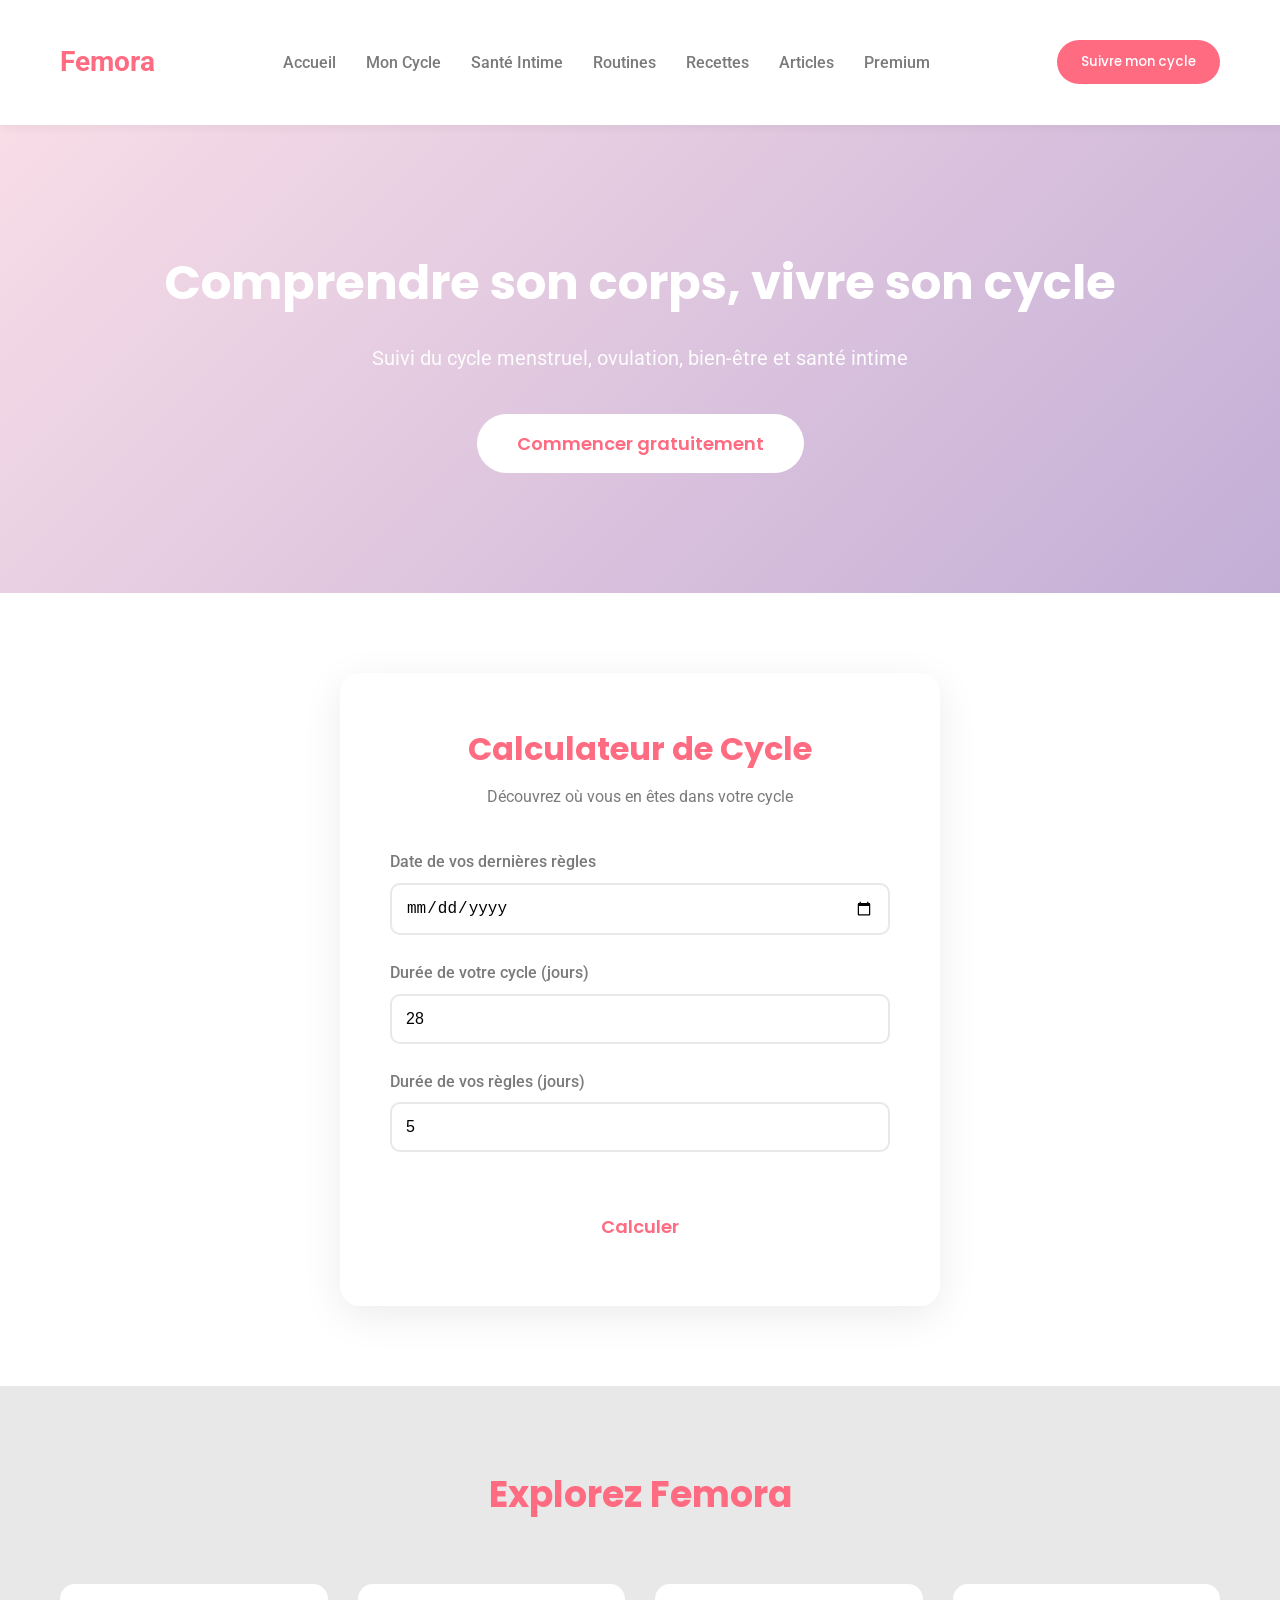
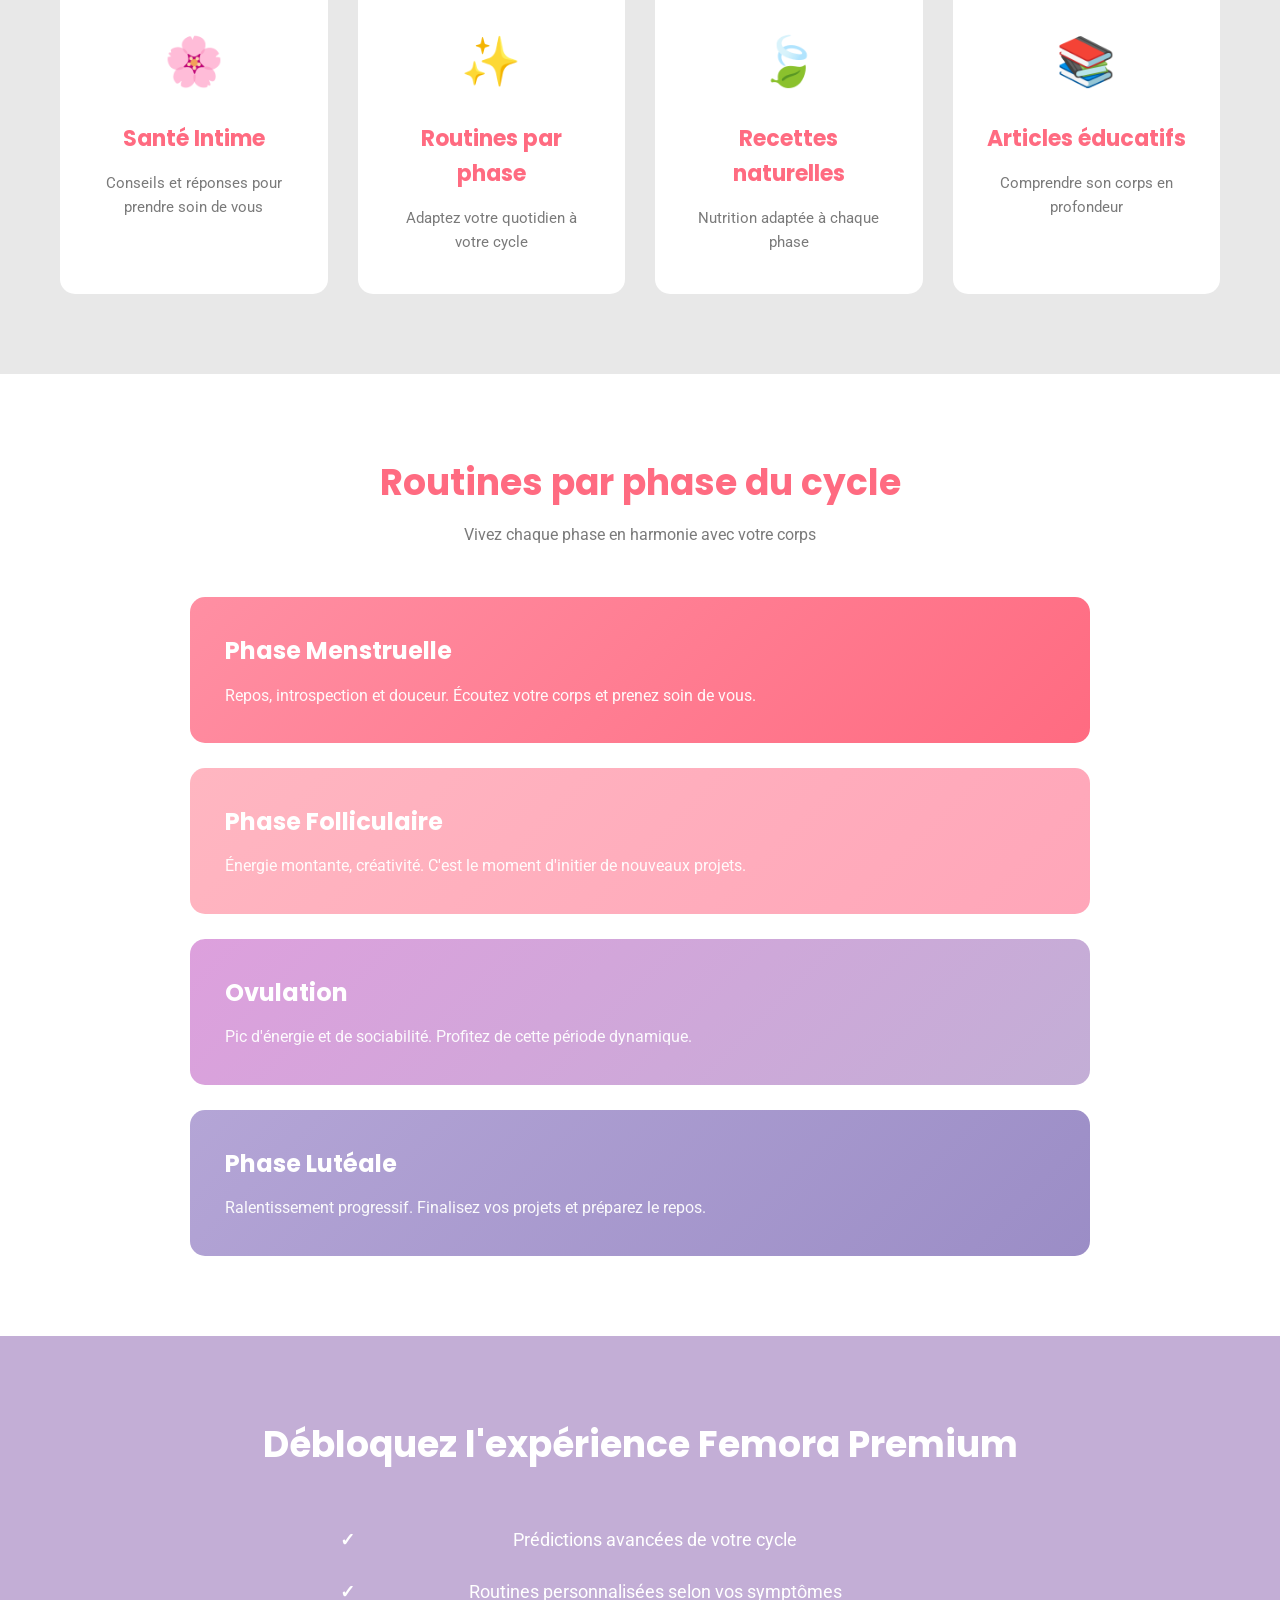
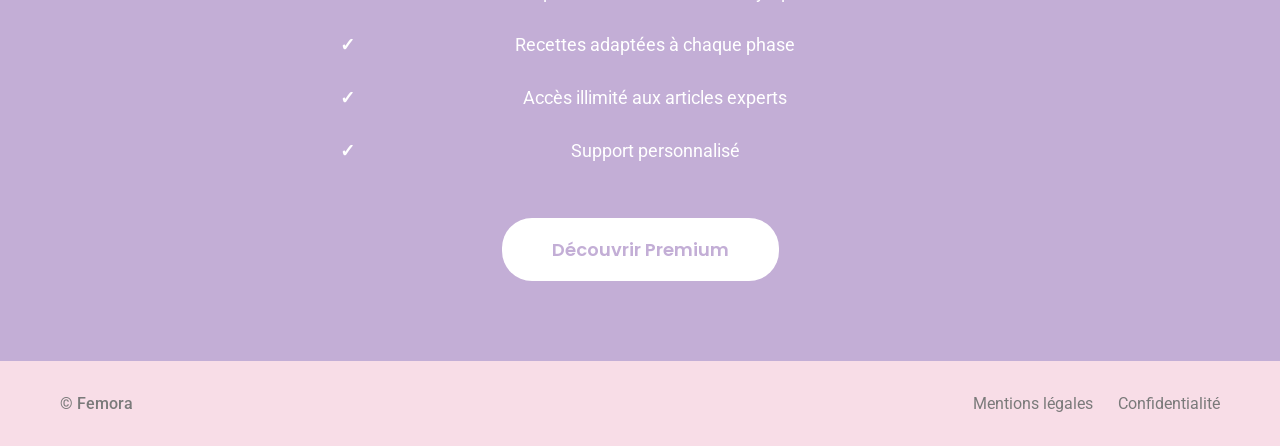
==== commit 4bcf7c66: "Update index.html" ====
--- a/index.html
+++ b/index.html
@@ -15,9 +15,9 @@
             <div class="logo">Femora</div>
             <button class="menu-toggle" id="menu-toggle">☰</button>
             <nav id="nav-menu">
-                <a href="#accueil">Accueil</a>
-                <a href="#cycle">Mon Cycle</a>
-                <a href="#sante">Santé Intime</a>
+                <a href="#hero">Accueil</a>
+                <a href="#calculateur">Mon Cycle</a>
+                <a href="#categories">Santé Intime</a>
                 <a href="#routines">Routines</a>
                 <a href="#recettes">Recettes</a>
                 <a href="#articles">Articles</a>
--- a/style.css
+++ b/style.css
@@ -60,6 +60,16 @@
 nav {
     display: flex;
     gap: 30px;
+}
+
+.menu-toggle {
+    display: none;
+    background: none;
+    border: none;
+    font-size: 28px;
+    color: var(--accent-cta);
+    cursor: pointer;
+    padding: 5px;
 }
 
 nav a {
@@ -484,25 +494,55 @@
 
 @media (max-width: 768px) {
     header .container {
-        flex-wrap: wrap;
-        justify-content: center;
+        flex-wrap: nowrap;
+        justify-content: space-between;
         gap: 15px;
         padding: 15px 20px;
+        position: relative;
     }
     
     .logo {
         font-size: 24px;
-        width: 100%;
-        text-align: center;
+        width: auto;
+        text-align: left;
+    }
+    
+    .menu-toggle {
+        display: block;
+        order: 2;
     }
     
     nav {
         display: none;
+        position: absolute;
+        top: 100%;
+        left: 0;
+        right: 0;
+        background: var(--blanc);
+        flex-direction: column;
+        gap: 0;
+        padding: 20px;
+        box-shadow: 0 5px 15px rgba(0, 0, 0, 0.1);
+        z-index: 999;
+    }
+    
+    nav.active {
+        display: flex;
+    }
+    
+    nav a {
+        padding: 15px;
+        border-bottom: 1px solid var(--gris-clair);
+        text-align: center;
+        font-size: 16px;
+    }
+    
+    nav a:last-child {
+        border-bottom: none;
     }
     
     .cta-btn {
-        width: 100%;
-        max-width: 300px;
+        display: none;
     }
     
     #hero {
